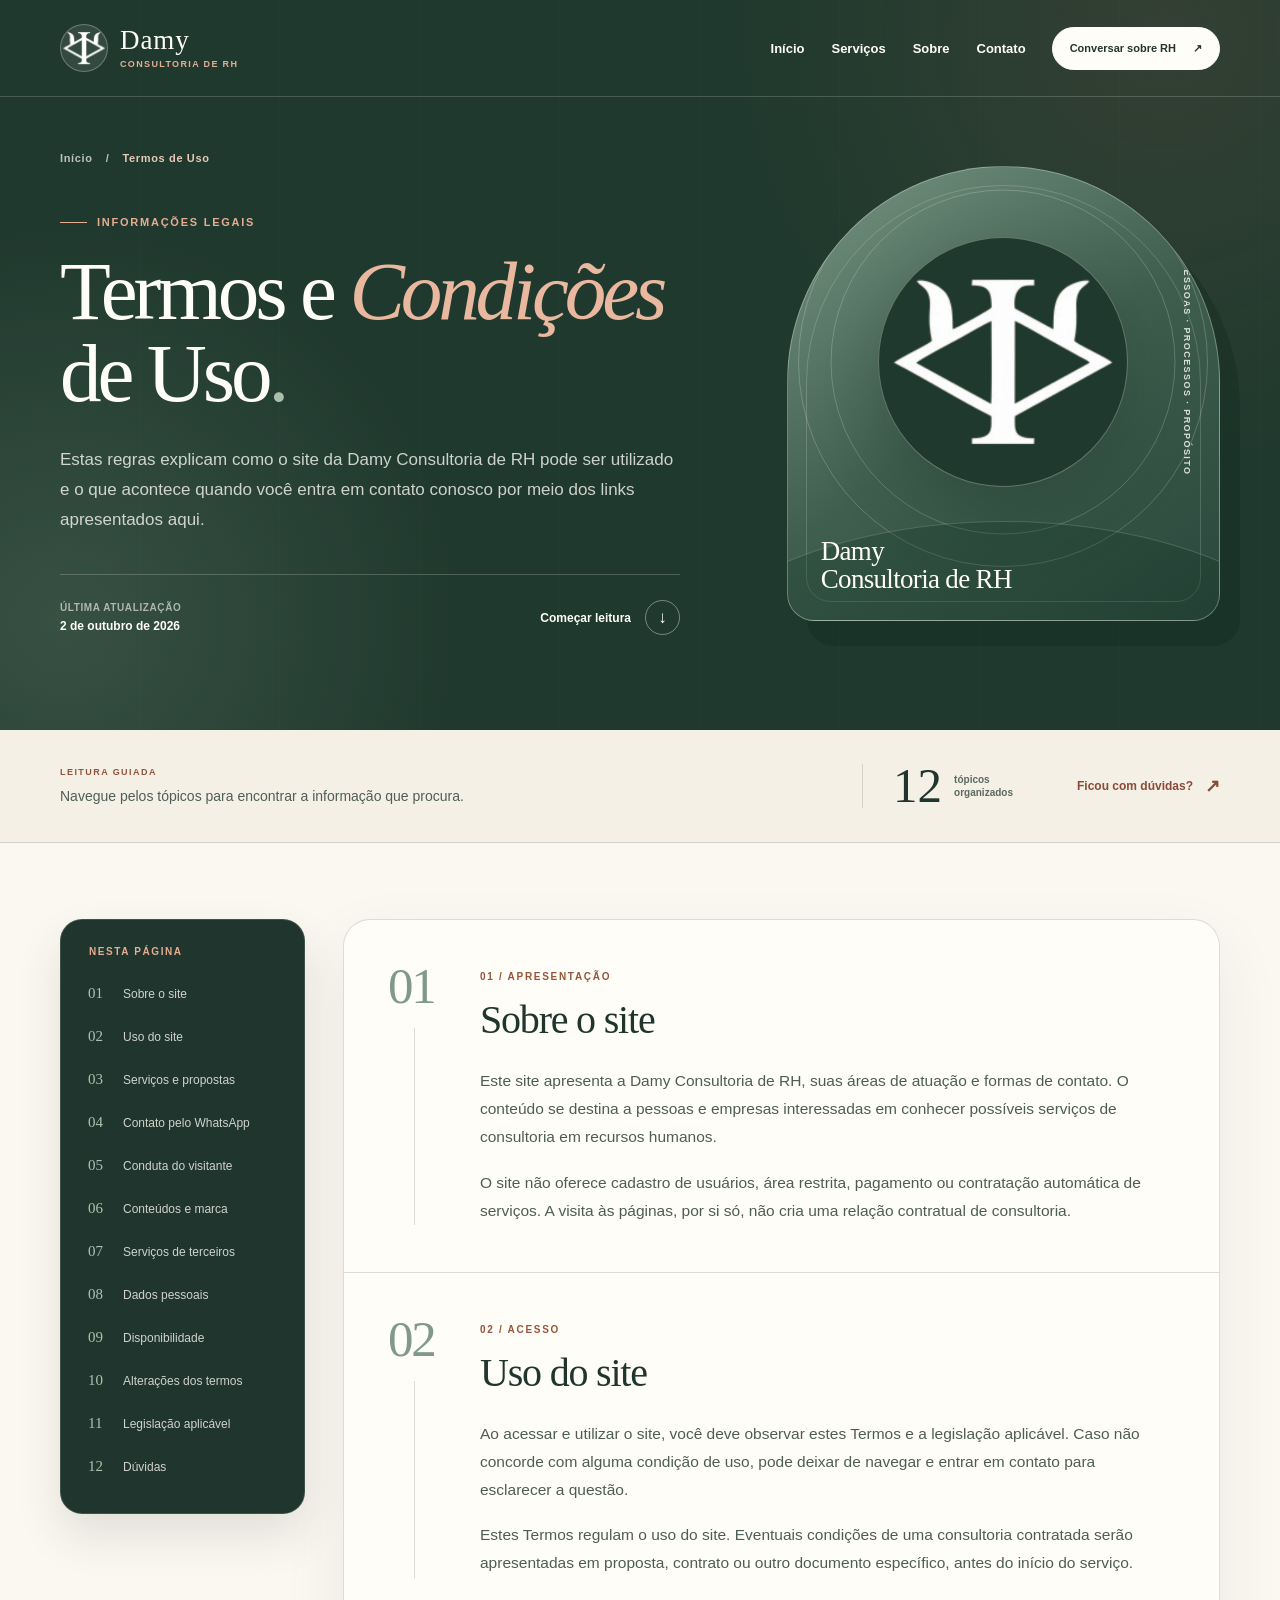
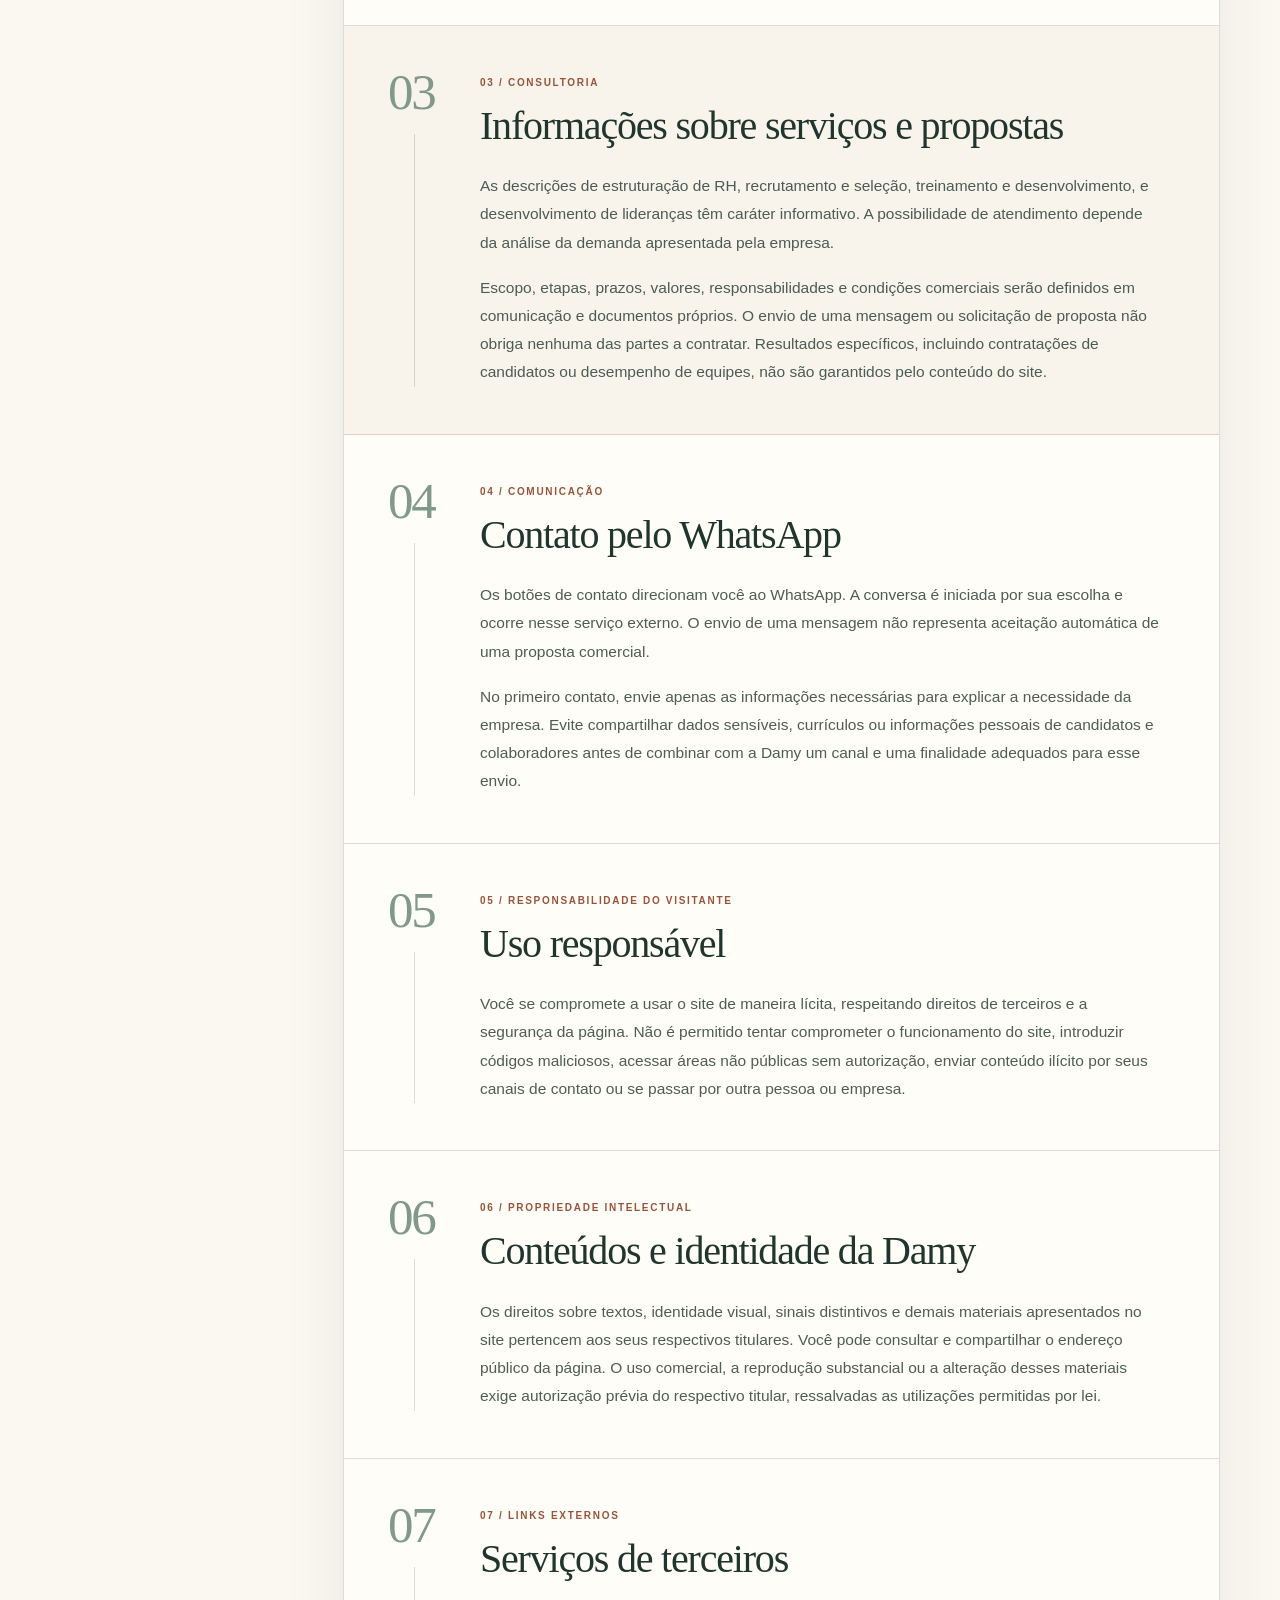
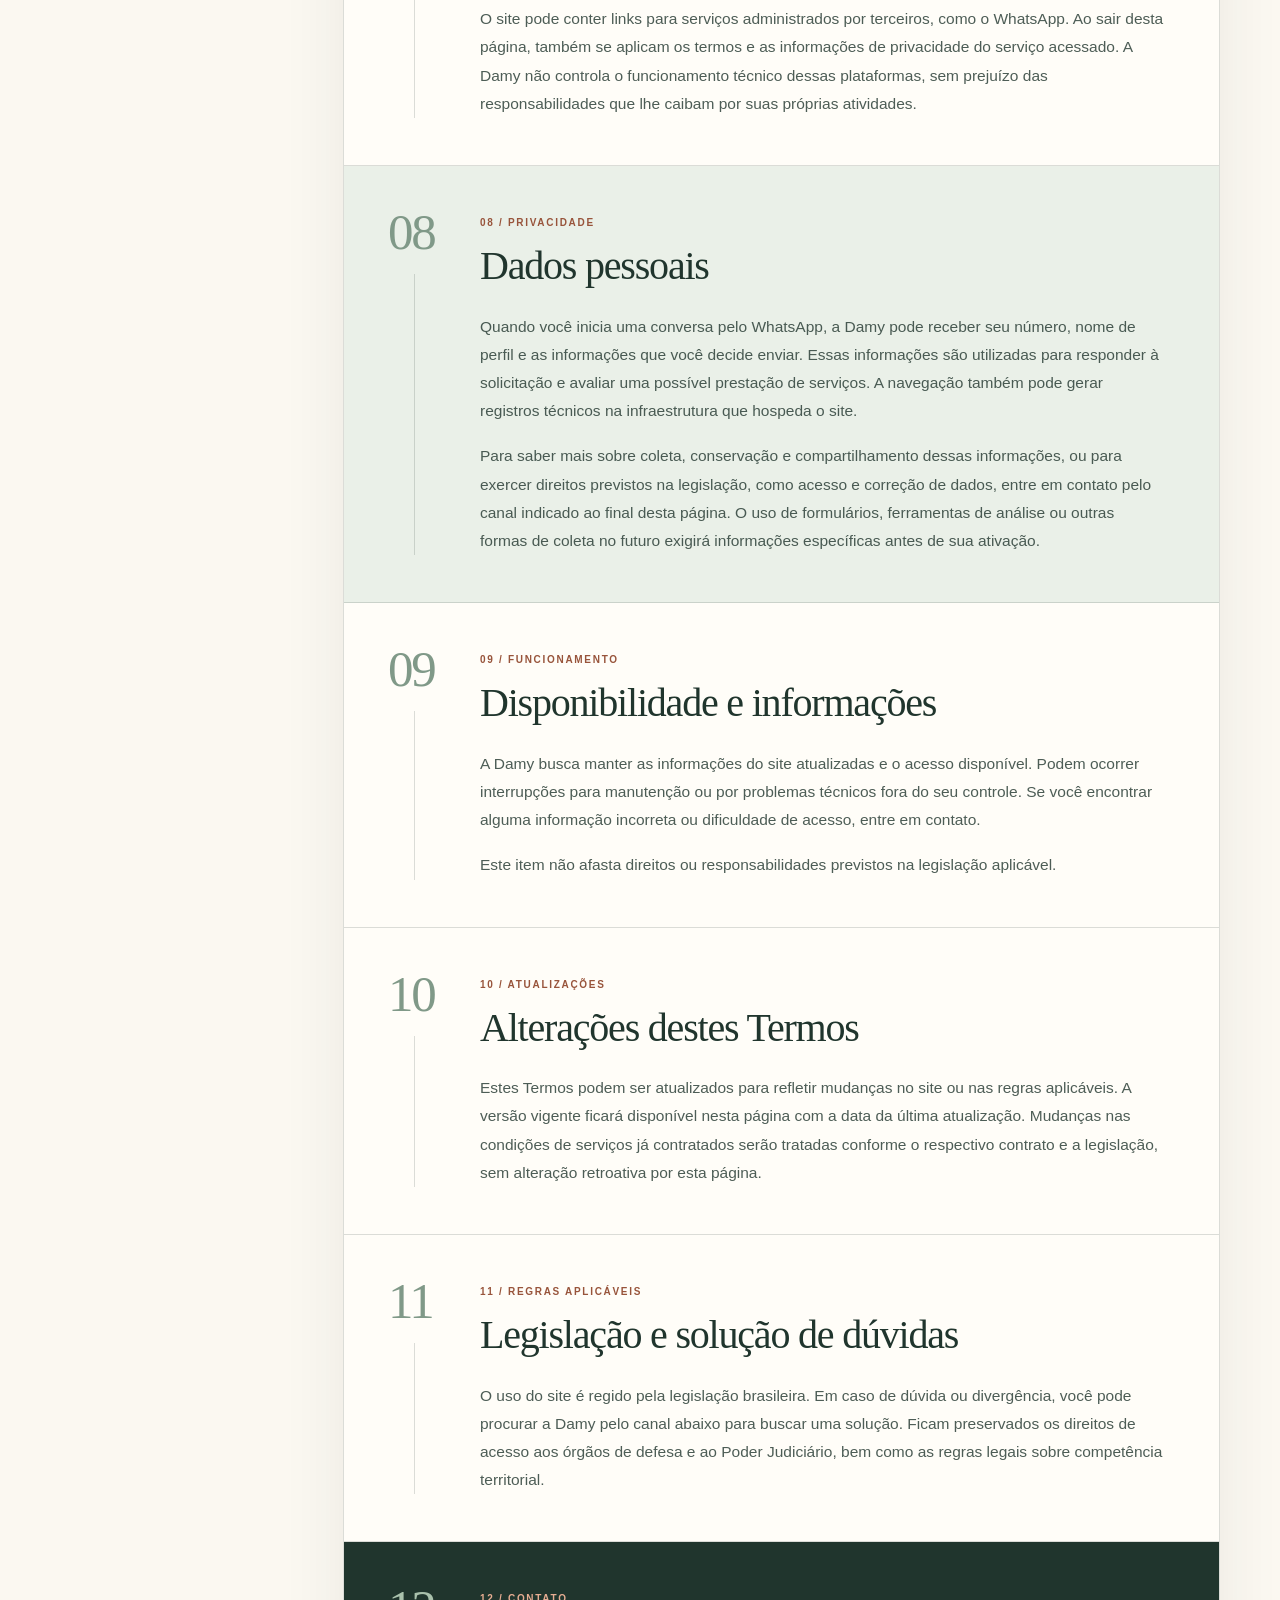
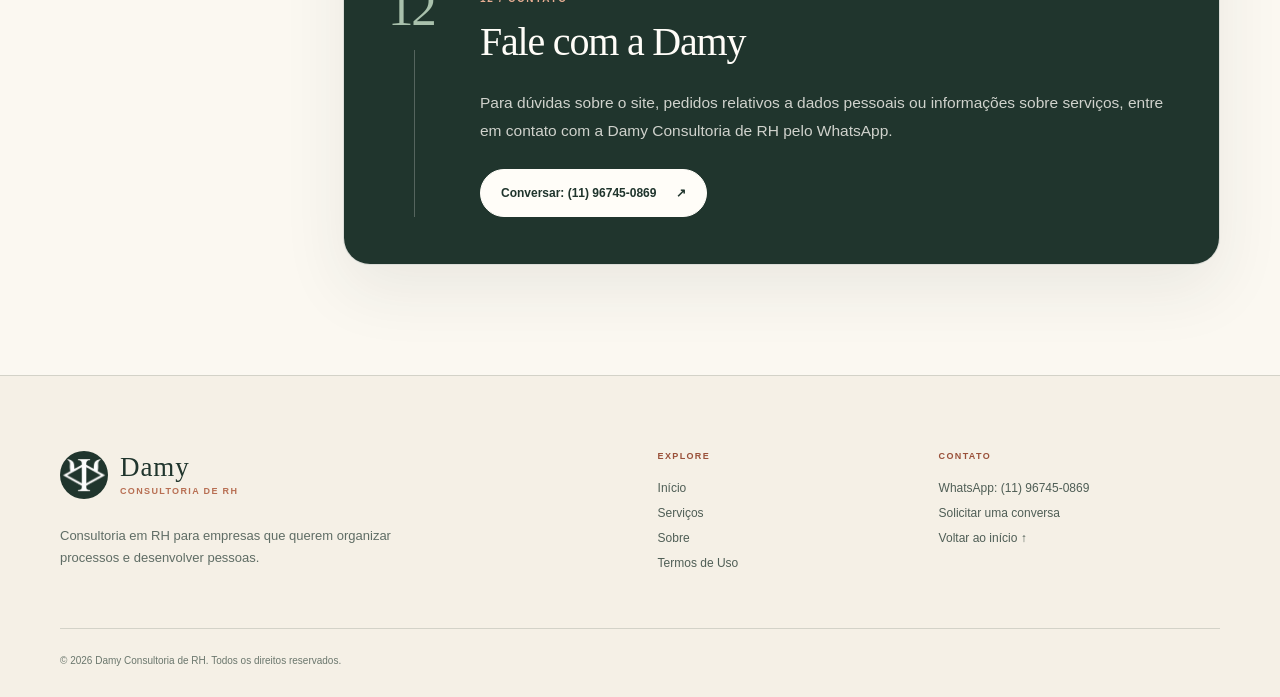
==== termos-de-uso.html @ f73c88fb "Pagina de termos e tratamento de dados" ====
<!doctype html>
<html lang="pt-BR">
  <head>
    <meta charset="UTF-8" />
    <meta name="viewport" content="width=device-width, initial-scale=1" />
    <meta name="theme-color" content="#20392e" />
    <title>Termos e Condições de Uso | Damy Consultoria de RH</title>
    <meta name="description" content="Leia os Termos e Condições de Uso do site Damy Consultoria de RH: acesso, informações sobre serviços, contato, direitos e responsabilidades." />
    <meta name="robots" content="index, follow" />
    <link rel="icon" href="favicon.svg" type="image/svg+xml" />
    <link rel="stylesheet" href="styles.css" />
    <link rel="stylesheet" href="termos.css" />
  </head>
  <body>
    <a class="skip-link" href="#conteudo">Pular para o conteúdo</a>

    <header class="site-header">
      <div class="container header-inner">
        <a class="brand" href="index.html#inicio" aria-label="Damy Consultoria de RH, página inicial">
          <span class="brand-mark" aria-hidden="true"><img src="damy-rh-symbol.png" alt="" width="832" height="561" /></span>
          <span class="brand-copy"><strong>Damy</strong><small>Consultoria de RH</small></span>
        </a>
        <nav class="desktop-nav" aria-label="Navegação principal">
          <a href="index.html#inicio">Início</a>
          <a href="index.html#servicos">Serviços</a>
          <a href="index.html#sobre">Sobre</a>
          <a href="index.html#contato">Contato</a>
        </nav>
        <a class="button button-small desktop-cta" href="index.html#contato">Conversar sobre RH <span aria-hidden="true">↗</span></a>
        <details class="mobile-menu">
          <summary aria-label="Abrir menu de navegação"><span></span><span></span></summary>
          <nav aria-label="Navegação para celular">
            <a href="index.html#inicio">Início</a>
            <a href="index.html#servicos">Serviços</a>
            <a href="index.html#sobre">Sobre</a>
            <a href="index.html#contato">Contato</a>
          </nav>
        </details>
      </div>
    </header>

    <main id="conteudo">
      <section class="legal-hero" aria-labelledby="legal-title">
        <div class="container legal-hero-grid">
          <div class="legal-hero-copy">
            <nav class="legal-breadcrumb" aria-label="Caminho da página"><a href="index.html#inicio">Início</a><span aria-hidden="true">/</span><span aria-current="page">Termos de Uso</span></nav>
            <p class="eyebrow"><span></span> Informações legais</p>
            <h1 id="legal-title">Termos e <em>Condições</em> de Uso<span class="legal-title-dot">.</span></h1>
            <p class="legal-lead">Estas regras explicam como o site da Damy Consultoria de RH pode ser utilizado e o que acontece quando você entra em contato conosco por meio dos links apresentados aqui.</p>
            <div class="legal-hero-bottom">
              <p class="legal-updated">Última atualização <strong><time datetime="2026-10-02">2 de outubro de 2026</time></strong></p>
              <a href="#apresentacao" class="legal-scroll-link">Começar leitura <span aria-hidden="true">↓</span></a>
            </div>
          </div>
          <div class="legal-hero-art" aria-hidden="true">
            <span class="legal-art-orbit legal-art-orbit-one"></span>
            <span class="legal-art-orbit legal-art-orbit-two"></span>
            <span class="legal-art-disc"><img src="damy-rh-symbol.png" alt="" width="832" height="561" /></span>
            <span class="legal-art-caption">Damy<br />Consultoria de RH</span>
            <span class="legal-art-detail">PESSOAS · PROCESSOS · PROPÓSITO</span>
          </div>
        </div>
      </section>

      <div class="legal-prelude">
        <div class="container legal-prelude-inner">
          <p><span>LEITURA GUIADA</span> Navegue pelos tópicos para encontrar a informação que procura.</p>
          <div><strong>12</strong><span>tópicos<br />organizados</span></div>
          <a href="#fale-conosco">Ficou com dúvidas? <span aria-hidden="true">↗</span></a>
        </div>
      </div>

      <div class="container legal-layout">
        <nav class="legal-index" aria-label="Índice dos termos">
          <strong>Nesta página</strong>
          <a href="#apresentacao"><span>01</span> Sobre o site</a>
          <a href="#aceitacao"><span>02</span> Uso do site</a>
          <a href="#servicos"><span>03</span> Serviços e propostas</a>
          <a href="#contato"><span>04</span> Contato pelo WhatsApp</a>
          <a href="#conduta"><span>05</span> Conduta do visitante</a>
          <a href="#conteudos"><span>06</span> Conteúdos e marca</a>
          <a href="#terceiros"><span>07</span> Serviços de terceiros</a>
          <a href="#dados"><span>08</span> Dados pessoais</a>
          <a href="#disponibilidade"><span>09</span> Disponibilidade</a>
          <a href="#alteracoes"><span>10</span> Alterações dos termos</a>
          <a href="#legislacao"><span>11</span> Legislação aplicável</a>
          <a href="#fale-conosco"><span>12</span> Dúvidas</a>
        </nav>

        <div class="legal-content">
          <section id="apresentacao" aria-labelledby="titulo-apresentacao">
            <span class="legal-number">01 / APRESENTAÇÃO</span>
            <h2 id="titulo-apresentacao">Sobre o site</h2>
            <p>Este site apresenta a Damy Consultoria de RH, suas áreas de atuação e formas de contato. O conteúdo se destina a pessoas e empresas interessadas em conhecer possíveis serviços de consultoria em recursos humanos.</p>
            <p>O site não oferece cadastro de usuários, área restrita, pagamento ou contratação automática de serviços. A visita às páginas, por si só, não cria uma relação contratual de consultoria.</p>
          </section>

          <section id="aceitacao" aria-labelledby="titulo-aceitacao">
            <span class="legal-number">02 / ACESSO</span>
            <h2 id="titulo-aceitacao">Uso do site</h2>
            <p>Ao acessar e utilizar o site, você deve observar estes Termos e a legislação aplicável. Caso não concorde com alguma condição de uso, pode deixar de navegar e entrar em contato para esclarecer a questão.</p>
            <p>Estes Termos regulam o uso do site. Eventuais condições de uma consultoria contratada serão apresentadas em proposta, contrato ou outro documento específico, antes do início do serviço.</p>
          </section>

          <section id="servicos" aria-labelledby="titulo-servicos">
            <span class="legal-number">03 / CONSULTORIA</span>
            <h2 id="titulo-servicos">Informações sobre serviços e propostas</h2>
            <p>As descrições de estruturação de RH, recrutamento e seleção, treinamento e desenvolvimento, e desenvolvimento de lideranças têm caráter informativo. A possibilidade de atendimento depende da análise da demanda apresentada pela empresa.</p>
            <p>Escopo, etapas, prazos, valores, responsabilidades e condições comerciais serão definidos em comunicação e documentos próprios. O envio de uma mensagem ou solicitação de proposta não obriga nenhuma das partes a contratar. Resultados específicos, incluindo contratações de candidatos ou desempenho de equipes, não são garantidos pelo conteúdo do site.</p>
          </section>

          <section id="contato" aria-labelledby="titulo-contato">
            <span class="legal-number">04 / COMUNICAÇÃO</span>
            <h2 id="titulo-contato">Contato pelo WhatsApp</h2>
            <p>Os botões de contato direcionam você ao WhatsApp. A conversa é iniciada por sua escolha e ocorre nesse serviço externo. O envio de uma mensagem não representa aceitação automática de uma proposta comercial.</p>
            <p>No primeiro contato, envie apenas as informações necessárias para explicar a necessidade da empresa. Evite compartilhar dados sensíveis, currículos ou informações pessoais de candidatos e colaboradores antes de combinar com a Damy um canal e uma finalidade adequados para esse envio.</p>
          </section>

          <section id="conduta" aria-labelledby="titulo-conduta">
            <span class="legal-number">05 / RESPONSABILIDADE DO VISITANTE</span>
            <h2 id="titulo-conduta">Uso responsável</h2>
            <p>Você se compromete a usar o site de maneira lícita, respeitando direitos de terceiros e a segurança da página. Não é permitido tentar comprometer o funcionamento do site, introduzir códigos maliciosos, acessar áreas não públicas sem autorização, enviar conteúdo ilícito por seus canais de contato ou se passar por outra pessoa ou empresa.</p>
          </section>

          <section id="conteudos" aria-labelledby="titulo-conteudos">
            <span class="legal-number">06 / PROPRIEDADE INTELECTUAL</span>
            <h2 id="titulo-conteudos">Conteúdos e identidade da Damy</h2>
            <p>Os direitos sobre textos, identidade visual, sinais distintivos e demais materiais apresentados no site pertencem aos seus respectivos titulares. Você pode consultar e compartilhar o endereço público da página. O uso comercial, a reprodução substancial ou a alteração desses materiais exige autorização prévia do respectivo titular, ressalvadas as utilizações permitidas por lei.</p>
          </section>

          <section id="terceiros" aria-labelledby="titulo-terceiros">
            <span class="legal-number">07 / LINKS EXTERNOS</span>
            <h2 id="titulo-terceiros">Serviços de terceiros</h2>
            <p>O site pode conter links para serviços administrados por terceiros, como o WhatsApp. Ao sair desta página, também se aplicam os termos e as informações de privacidade do serviço acessado. A Damy não controla o funcionamento técnico dessas plataformas, sem prejuízo das responsabilidades que lhe caibam por suas próprias atividades.</p>
          </section>

          <section id="dados" aria-labelledby="titulo-dados">
            <span class="legal-number">08 / PRIVACIDADE</span>
            <h2 id="titulo-dados">Dados pessoais</h2>
            <p>Quando você inicia uma conversa pelo WhatsApp, a Damy pode receber seu número, nome de perfil e as informações que você decide enviar. Essas informações são utilizadas para responder à solicitação e avaliar uma possível prestação de serviços. A navegação também pode gerar registros técnicos na infraestrutura que hospeda o site.</p>
            <p>Para saber mais sobre coleta, conservação e compartilhamento dessas informações, ou para exercer direitos previstos na legislação, como acesso e correção de dados, entre em contato pelo canal indicado ao final desta página. O uso de formulários, ferramentas de análise ou outras formas de coleta no futuro exigirá informações específicas antes de sua ativação.</p>
          </section>

          <section id="disponibilidade" aria-labelledby="titulo-disponibilidade">
            <span class="legal-number">09 / FUNCIONAMENTO</span>
            <h2 id="titulo-disponibilidade">Disponibilidade e informações</h2>
            <p>A Damy busca manter as informações do site atualizadas e o acesso disponível. Podem ocorrer interrupções para manutenção ou por problemas técnicos fora do seu controle. Se você encontrar alguma informação incorreta ou dificuldade de acesso, entre em contato.</p>
            <p>Este item não afasta direitos ou responsabilidades previstos na legislação aplicável.</p>
          </section>

          <section id="alteracoes" aria-labelledby="titulo-alteracoes">
            <span class="legal-number">10 / ATUALIZAÇÕES</span>
            <h2 id="titulo-alteracoes">Alterações destes Termos</h2>
            <p>Estes Termos podem ser atualizados para refletir mudanças no site ou nas regras aplicáveis. A versão vigente ficará disponível nesta página com a data da última atualização. Mudanças nas condições de serviços já contratados serão tratadas conforme o respectivo contrato e a legislação, sem alteração retroativa por esta página.</p>
          </section>

          <section id="legislacao" aria-labelledby="titulo-legislacao">
            <span class="legal-number">11 / REGRAS APLICÁVEIS</span>
            <h2 id="titulo-legislacao">Legislação e solução de dúvidas</h2>
            <p>O uso do site é regido pela legislação brasileira. Em caso de dúvida ou divergência, você pode procurar a Damy pelo canal abaixo para buscar uma solução. Ficam preservados os direitos de acesso aos órgãos de defesa e ao Poder Judiciário, bem como as regras legais sobre competência territorial.</p>
          </section>

          <section id="fale-conosco" aria-labelledby="titulo-fale-conosco">
            <span class="legal-number">12 / CONTATO</span>
            <h2 id="titulo-fale-conosco">Fale com a Damy</h2>
            <p>Para dúvidas sobre o site, pedidos relativos a dados pessoais ou informações sobre serviços, entre em contato com a Damy Consultoria de RH pelo WhatsApp.</p>
            <a class="legal-contact-button" href="https://wa.me/5511967450869?text=Ol%C3%A1%2C%20Damaris%21%20Tenho%20uma%20d%C3%BAvida%20sobre%20os%20Termos%20de%20Uso%20do%20site." target="_blank" rel="noopener noreferrer">Conversar: (11) 96745-0869 <span aria-hidden="true">↗</span></a>
          </section>
        </div>
      </div>
    </main>

    <footer class="site-footer">
      <div class="container footer-main">
        <div class="footer-brand">
          <a class="brand" href="index.html#inicio" aria-label="Damy Consultoria de RH, página inicial"><span class="brand-mark" aria-hidden="true"><img src="damy-rh-symbol.png" alt="" width="832" height="561" /></span><span class="brand-copy"><strong>Damy</strong><small>Consultoria de RH</small></span></a>
          <p>Consultoria em RH para empresas que querem organizar processos e desenvolver pessoas.</p>
        </div>
        <nav aria-label="Navegação do rodapé"><strong>Explore</strong><a href="index.html#inicio">Início</a><a href="index.html#servicos">Serviços</a><a href="index.html#sobre">Sobre</a><a href="termos-de-uso.html" aria-current="page">Termos de Uso</a></nav>
        <div class="footer-contact"><strong>Contato</strong><a href="https://wa.me/5511967450869?text=Ol%C3%A1%2C%20Damaris%21%20Gostaria%20de%20conversar%20sobre%20consultoria%20em%20RH%20para%20minha%20empresa." target="_blank" rel="noopener noreferrer">WhatsApp: (11) 96745-0869</a><a href="index.html#contato">Solicitar uma conversa</a><a href="#conteudo">Voltar ao início ↑</a></div>
      </div>
      <div class="container footer-legal"><p>© 2026 Damy Consultoria de RH. Todos os direitos reservados.</p></div>
    </footer>
  </body>
</html>
---- styles.css ----
/* Base compartilhada: identidade visual, navegação, botões e rodapé.
   Carregar antes da folha de estilo específica de cada página. */

:root {
  --cream: #f5f0e6;
  --paper: #fbf8f1;
  --ink: #20352d;
  --sage: #839b89;
  --sage-light: #dfe6dc;
  --terracotta: #b86f53;
  --terracotta-soft: #e7c9ba;
  --line: rgba(32, 53, 45, .16);
  --white: #fffdf8;
}

*, *::before, *::after {
  box-sizing: border-box;
}

html {
  scroll-behavior: smooth;
}

body {
  margin: 0;
  background: var(--paper);
  color: var(--ink);
  font-family: "Avenir Next", Avenir, "Segoe UI", Arial, sans-serif;
  -webkit-font-smoothing: antialiased;
}

::selection {
  background: var(--terracotta-soft);
}

a {
  color: inherit;
  text-decoration: none;
}

a, summary {
  -webkit-tap-highlight-color: transparent;
}

a:focus-visible, summary:focus-visible {
  outline: 2px solid var(--terracotta);
  outline-offset: 5px;
}

.container {
  width: min(1160px, calc(100% - 48px));
  margin-inline: auto;
}

.skip-link {
  position: fixed;
  top: -100px;
  left: 20px;
  z-index: 100;
  padding: 12px 18px;
  background: var(--ink);
  color: var(--white);
}

.skip-link:focus {
  top: 12px;
}

/* Navegação e marca tipográfica. */
.site-header {
  position: absolute;
  inset: 0 0 auto;
  z-index: 20;
  border-bottom: 1px solid rgba(32, 53, 45, .1);
}

.header-inner {
  min-height: 96px;
  display: flex;
  align-items: center;
  justify-content: space-between;
  gap: 26px;
}

.brand {
  display: inline-flex;
  align-items: center;
  gap: 12px;
  flex-shrink: 0;
}

.brand-mark {
  position: relative;
  width: 48px;
  height: 48px;
  flex: none;
  display: block;
  overflow: hidden;
  border-radius: 50%;
  background: var(--ink);
}

.brand-mark img {
  position: absolute;
  top: 50%;
  left: 50%;
  display: block;
  width: 102px;
  height: auto;
  max-width: none;
  transform: translate(-50%, -50%);
}

.brand-copy {
  display: grid;
  line-height: 1;
}

.brand-copy strong {
  font: 400 27px/1 Georgia, "Times New Roman", serif;
  letter-spacing: .035em;
}

.brand-copy small {
  margin-top: 6px;
  color: var(--terracotta);
  font-size: 9px;
  font-weight: 800;
  letter-spacing: .15em;
  text-transform: uppercase;
  white-space: nowrap;
}

.desktop-nav {
  display: flex;
  align-items: center;
  gap: 27px;
  margin-left: auto;
}

.desktop-nav a {
  position: relative;
  padding: 10px 0;
  color: rgba(32, 53, 45, .8);
  font-size: 13px;
  font-weight: 600;
  white-space: nowrap;
}

.desktop-nav a::after {
  content: "";
  position: absolute;
  bottom: 3px;
  left: 0;
  right: 100%;
  height: 1px;
  background: var(--terracotta);
  transition: right .18s ease;
}

.desktop-nav a:hover::after, .desktop-nav a:focus-visible::after {
  right: 0;
}

.mobile-menu {
  display: none;
}

.button {
  min-height: 52px;
  padding: 0 22px;
  display: inline-flex;
  align-items: center;
  justify-content: center;
  gap: 17px;
  border: 1px solid var(--ink);
  border-radius: 999px;
  background: var(--ink);
  color: var(--white);
  font-size: 13px;
  font-weight: 700;
  text-align: center;
  transition: transform .18s ease, background .18s ease, color .18s ease;
}

.button:hover, .button:focus-visible {
  transform: translateY(-2px);
  background: transparent;
  color: var(--ink);
}

.button-small {
  min-height: 43px;
  padding-inline: 17px;
  font-size: 11px;
  white-space: nowrap;
}

.eyebrow {
  margin: 0 0 22px;
  display: flex;
  align-items: center;
  gap: 10px;
  color: var(--terracotta);
  font-size: 11px;
  font-weight: 800;
  letter-spacing: .16em;
  text-transform: uppercase;
}

.eyebrow > span {
  width: 27px;
  height: 1px;
  background: currentColor;
  flex: none;
}

/* Rodapé compartilhado. */
.site-footer {
  padding: 75px 0 28px;
  border-top: 1px solid var(--line);
  background: var(--cream);
}

.footer-main {
  padding-bottom: 58px;
  display: grid;
  grid-template-columns: 1.5fr .6fr .8fr;
  gap: 70px;
}

.footer-brand > p {
  max-width: 350px;
  margin: 22px 0 0;
  color: rgba(32, 53, 45, .7);
  font-size: 13px;
  line-height: 1.7;
}

.footer-main nav, .footer-contact {
  display: grid;
  align-content: start;
  gap: 11px;
  font-size: 12px;
}

.footer-main nav strong, .footer-contact strong {
  margin-bottom: 9px;
  color: #9a513a;
  font-size: 9px;
  letter-spacing: .15em;
  text-transform: uppercase;
}

.footer-main nav a, .footer-contact a {
  color: rgba(32, 53, 45, .78);
}

.footer-main nav a:hover, .footer-contact a:hover {
  color: #9a513a;
}

.footer-legal {
  padding-top: 24px;
  border-top: 1px solid var(--line);
}

.footer-legal p {
  margin: 0;
  color: rgba(32, 53, 45, .65);
  font-size: 10px;
  line-height: 1.6;
}

.mobile-menu summary::-webkit-details-marker {
  display: none;
}

@media (max-width: 1090px) {
  .desktop-nav {
    gap: 15px;
  }
}

@media (max-width: 930px) {
  .desktop-nav {
    display: none;
  }
  .desktop-cta {
    margin-left: auto;
  }
}

@media (max-width: 760px) {
  .container {
    width: min(100% - 34px, 640px);
  }
  .header-inner {
    min-height: 82px;
  }
  .desktop-cta {
    display: none;
  }
  .mobile-menu {
    position: relative;
    display: block;
    margin-left: auto;
  }
  .mobile-menu summary {
    width: 43px;
    height: 43px;
    display: grid;
    place-content: center;
    gap: 7px;
    border: 1px solid var(--line);
    border-radius: 50%;
    cursor: pointer;
    list-style: none;
  }
  .mobile-menu summary span {
    width: 18px;
    height: 1.5px;
    display: block;
    background: var(--ink);
  }
  .mobile-menu nav {
    position: absolute;
    top: 52px;
    right: 0;
    width: min(82vw, 290px);
    padding: 16px;
    display: grid;
    border: 1px solid var(--line);
    border-radius: 18px;
    background: var(--paper);
    box-shadow: 0 18px 40px rgba(32, 53, 45, .13);
  }
  .mobile-menu nav a {
    padding: 14px 12px;
    border-bottom: 1px solid var(--line);
    font-size: 14px;
    font-weight: 600;
  }
  .mobile-menu nav a:last-child {
    border-bottom: 0;
    color: #9a513a;
  }
  .footer-main {
    grid-template-columns: 1.4fr 1fr;
    gap: 38px;
  }
  .footer-brand {
    grid-column: 1 / -1;
  }
}

@media (max-width: 490px) {
  .container {
    width: calc(100% - 32px);
  }
  .brand-mark {
    width: 42px;
    height: 42px;
  }
  .brand-mark img {
    width: 90px;
  }
  .brand-copy strong {
    font-size: 24px;
  }
  .brand-copy small {
    font-size: 8px;
  }
  .footer-main {
    grid-template-columns: 1fr;
  }
  .footer-brand {
    grid-column: 1;
  }
}

@media (prefers-reduced-motion: reduce) {
  html {
    scroll-behavior: auto;
  }
  *, *::before, *::after {
    transition-duration: .01ms !important;
    animation-duration: .01ms !important;
  }
}
---- termos.css ----
/* Termos de Uso — identidade editorial da Damy.
   Esta folha é carregada depois da base compartilhada styles.css. */

/* O cabeçalho acompanha a abertura escura desta página. */
.site-header {
  border-bottom-color: rgba(255, 253, 248, .18);
}

.site-header .brand-mark {
  border: 1px solid rgba(255, 253, 248, .28);
  background: rgba(255, 253, 248, .09);
}

.site-header .brand-copy strong,
.site-header .desktop-nav a {
  color: var(--white);
}

.site-header .brand-copy small,
.site-header .desktop-nav a::after {
  color: #e6ad92;
}

.site-header .desktop-nav a::after {
  background: #e6ad92;
}

.site-header .desktop-cta {
  border-color: var(--white);
  background: var(--white);
  color: var(--ink);
}

.site-header .desktop-cta:hover,
.site-header .desktop-cta:focus-visible {
  background: transparent;
  color: var(--white);
}

/* Abertura com a marca e uma leitura clara do documento. */
.legal-hero {
  position: relative;
  overflow: hidden;
  background:
    radial-gradient(circle at 5% 85%, rgba(131, 155, 137, .24), transparent 29%),
    radial-gradient(circle at 91% 5%, rgba(184, 111, 83, .13), transparent 32%),
    #20392e;
  color: var(--white);
}

.legal-hero::before {
  content: "";
  position: absolute;
  inset: 0;
  background: repeating-linear-gradient(90deg, transparent 0, transparent 139px, rgba(255, 253, 248, .025) 140px);
  pointer-events: none;
}

.legal-hero-grid {
  position: relative;
  z-index: 1;
  min-height: 690px;
  padding-top: 152px;
  padding-bottom: 95px;
  display: grid;
  grid-template-columns: minmax(0, 1.2fr) minmax(300px, .8fr);
  align-items: center;
  gap: clamp(42px, 6vw, 96px);
}

.legal-breadcrumb {
  display: flex;
  align-items: center;
  gap: 13px;
  margin-bottom: 52px;
  color: rgba(255, 253, 248, .7);
  font-size: 11px;
  font-weight: 700;
  letter-spacing: .06em;
}

.legal-breadcrumb a:hover,
.legal-breadcrumb a:focus-visible {
  color: var(--white);
  text-decoration: underline;
  text-underline-offset: 4px;
}

.legal-breadcrumb span:last-child {
  color: var(--terracotta-soft);
}

.legal-hero .eyebrow {
  margin-bottom: 22px;
  color: #e6ad92;
}

.legal-hero h1 {
  max-width: 690px;
  margin: 0;
  font: 400 clamp(54px, 6.5vw, 88px)/.99 Georgia, "Times New Roman", serif;
  letter-spacing: -.05em;
}

.legal-hero h1 em {
  color: #e9b89e;
  font-weight: 400;
}

.legal-title-dot {
  color: #a8bfaa;
}

.legal-lead {
  max-width: 620px;
  margin: 30px 0 0;
  color: rgba(255, 253, 248, .78);
  font-size: 17px;
  line-height: 1.76;
}

.legal-hero-bottom {
  max-width: 620px;
  margin-top: 40px;
  padding-top: 25px;
  display: flex;
  align-items: center;
  justify-content: space-between;
  gap: 25px;
  border-top: 1px solid rgba(255, 253, 248, .2);
}

.legal-updated {
  margin: 0;
  color: rgba(255, 253, 248, .6);
  font-size: 10px;
  font-weight: 700;
  letter-spacing: .06em;
  text-transform: uppercase;
}

.legal-updated strong {
  display: block;
  margin-top: 6px;
  color: var(--white);
  font-size: 12px;
  letter-spacing: 0;
  text-transform: none;
}

.legal-scroll-link {
  display: inline-flex;
  align-items: center;
  gap: 14px;
  color: var(--white);
  font-size: 12px;
  font-weight: 700;
  white-space: nowrap;
}

.legal-scroll-link span {
  width: 35px;
  height: 35px;
  display: grid;
  place-items: center;
  border: 1px solid rgba(255, 253, 248, .4);
  border-radius: 50%;
  font-size: 17px;
  transition: background .2s ease, color .2s ease;
}

.legal-scroll-link:hover span,
.legal-scroll-link:focus-visible span {
  background: var(--white);
  color: var(--ink);
}

.legal-hero-art {
  position: relative;
  height: 455px;
  overflow: hidden;
  border: 1px solid rgba(255, 253, 248, .3);
  border-radius: 240px 240px 30px 30px;
  background: linear-gradient(145deg, #789582, #405f4f 50%, #29473b);
  box-shadow: 20px 25px 0 rgba(14, 36, 27, .28);
  isolation: isolate;
}

.legal-hero-art::before,
.legal-hero-art::after {
  content: "";
  position: absolute;
  inset: 18px;
  border: 1px solid rgba(255, 253, 248, .17);
  border-radius: inherit;
  pointer-events: none;
}

.legal-hero-art::after {
  inset: auto -35% -70% -35%;
  height: 92%;
  border-radius: 50%;
  background: rgba(21, 50, 36, .28);
}

.legal-art-orbit {
  position: absolute;
  left: 50%;
  top: 43%;
  border: 1px solid rgba(255, 253, 248, .2);
  border-radius: 50%;
  transform: translate(-50%, -50%);
}

.legal-art-orbit-one {
  width: 345px;
  height: 345px;
}

.legal-art-orbit-two {
  width: 410px;
  height: 410px;
}

.legal-art-disc {
  position: absolute;
  left: 50%;
  top: 43%;
  width: 250px;
  height: 250px;
  overflow: hidden;
  border: 1px solid rgba(255, 253, 248, .3);
  border-radius: 50%;
  background: #20392e;
  box-shadow: 0 25px 70px rgba(16, 38, 29, .25);
  transform: translate(-50%, -50%);
}

.legal-art-disc img {
  position: absolute;
  top: 50%;
  left: 50%;
  width: 530px;
  height: auto;
  max-width: none;
  transform: translate(-50%, -50%);
}

.legal-art-caption {
  position: absolute;
  z-index: 1;
  bottom: 27px;
  left: 33px;
  color: var(--white);
  font: 400 27px/1.05 Georgia, "Times New Roman", serif;
  letter-spacing: -.025em;
}

.legal-art-detail {
  position: absolute;
  z-index: 1;
  top: 95px;
  right: 27px;
  color: rgba(255, 253, 248, .82);
  font-size: 9px;
  font-weight: 800;
  letter-spacing: .16em;
  writing-mode: vertical-rl;
}

/* Faixa de orientação antes do conteúdo. */
.legal-prelude {
  border-bottom: 1px solid var(--line);
  background: var(--cream);
}

.legal-prelude-inner {
  min-height: 112px;
  display: grid;
  grid-template-columns: minmax(0, 1fr) auto auto;
  align-items: center;
  gap: clamp(28px, 5vw, 80px);
}

.legal-prelude p {
  max-width: 480px;
  margin: 0;
  color: rgba(32, 53, 45, .78);
  font-size: 14px;
  line-height: 1.5;
}

.legal-prelude p span {
  display: block;
  margin-bottom: 7px;
  color: #93533e;
  font-size: 9px;
  font-weight: 800;
  letter-spacing: .16em;
}

.legal-prelude-inner > div {
  display: flex;
  align-items: center;
  gap: 12px;
  padding-left: 30px;
  border-left: 1px solid var(--line);
}

.legal-prelude-inner > div strong {
  color: var(--ink);
  font: 400 49px/.9 Georgia, "Times New Roman", serif;
}

.legal-prelude-inner > div span {
  color: rgba(32, 53, 45, .72);
  font-size: 10px;
  font-weight: 700;
  line-height: 1.3;
}

.legal-prelude a {
  display: inline-flex;
  align-items: center;
  gap: 12px;
  color: #8a4a36;
  font-size: 12px;
  font-weight: 800;
  white-space: nowrap;
}

.legal-prelude a span {
  font-size: 18px;
}

.legal-prelude a:hover,
.legal-prelude a:focus-visible {
  text-decoration: underline;
  text-underline-offset: 5px;
}

/* Índice fixo e documento em uma única folha. */
.legal-layout {
  display: grid;
  grid-template-columns: 245px minmax(0, 1fr);
  align-items: start;
  gap: 38px;
  padding-block: 76px 110px;
}

.legal-index {
  position: sticky;
  top: 24px;
  max-height: calc(100vh - 48px);
  overflow-y: auto;
  display: grid;
  gap: 2px;
  padding: 26px 16px;
  border: 1px solid rgba(255, 253, 248, .14);
  border-radius: 22px;
  background: var(--ink);
  color: var(--white);
  box-shadow: 0 22px 45px rgba(32, 53, 45, .12);
  scrollbar-color: var(--sage) transparent;
  scrollbar-width: thin;
}

.legal-index strong {
  margin: 0 12px 14px;
  color: #e6ad92;
  font-size: 10px;
  font-weight: 800;
  letter-spacing: .16em;
  text-transform: uppercase;
}

.legal-index a {
  min-height: 41px;
  padding: 8px 11px;
  display: grid;
  grid-template-columns: 26px minmax(0, 1fr);
  align-items: center;
  gap: 9px;
  border-radius: 9px;
  color: rgba(255, 253, 248, .79);
  font-size: 12px;
  line-height: 1.35;
  transition: background .18s ease, color .18s ease;
}

.legal-index a span {
  color: #acc3b0;
  font: 400 15px/1 Georgia, "Times New Roman", serif;
}

.legal-index a:hover,
.legal-index a:focus-visible {
  background: rgba(255, 253, 248, .13);
  color: var(--white);
}

.legal-content {
  min-width: 0;
  overflow: hidden;
  counter-reset: legal-section;
  border: 1px solid var(--line);
  border-radius: 27px;
  background: var(--white);
  box-shadow: 0 25px 65px rgba(32, 53, 45, .08);
}

.legal-content section {
  position: relative;
  counter-increment: legal-section;
  padding: 46px clamp(35px, 4.5vw, 55px) 47px 136px;
  border-bottom: 1px solid var(--line);
  scroll-margin-top: 22px;
}

.legal-content section:last-child {
  border-bottom: 0;
}

.legal-content section::before {
  content: counter(legal-section, decimal-leading-zero);
  position: absolute;
  top: 41px;
  left: 44px;
  color: #809988;
  font: 400 51px/1 Georgia, "Times New Roman", serif;
  letter-spacing: -.045em;
}

.legal-content section::after {
  content: "";
  position: absolute;
  top: 108px;
  bottom: 47px;
  left: 70px;
  width: 1px;
  background: var(--line);
}

.legal-content section:target {
  box-shadow: inset 4px 0 var(--terracotta);
}

.legal-number {
  color: #98543b;
  font-size: 10px;
  font-weight: 800;
  letter-spacing: .17em;
}

.legal-content h2 {
  max-width: 650px;
  margin: 13px 0 24px;
  font: 400 clamp(31px, 3.2vw, 40px)/1.14 Georgia, "Times New Roman", serif;
  letter-spacing: -.03em;
}

.legal-content p {
  max-width: 690px;
  margin: 0 0 17px;
  color: rgba(32, 53, 45, .8);
  font-size: 15.5px;
  line-height: 1.82;
}

.legal-content p:last-child {
  margin-bottom: 0;
}

.legal-content #servicos {
  background: #f8f4eb;
}

.legal-content #dados {
  background: #eaf0e8;
}

.legal-content #fale-conosco {
  overflow: hidden;
  background: var(--ink);
  color: var(--white);
}

.legal-content #fale-conosco::before {
  color: #a9c1ac;
}

.legal-content #fale-conosco::after {
  background: rgba(255, 253, 248, .24);
}

.legal-content #fale-conosco .legal-number {
  color: #e6ad92;
}

.legal-content #fale-conosco p {
  color: rgba(255, 253, 248, .79);
}

.legal-contact-button {
  min-height: 48px;
  margin-top: 7px;
  padding: 0 20px;
  display: inline-flex;
  align-items: center;
  gap: 20px;
  border: 1px solid var(--white);
  border-radius: 999px;
  background: var(--white);
  color: var(--ink);
  font-size: 12px;
  font-weight: 800;
  transition: background .18s ease, color .18s ease;
}

.legal-contact-button:hover,
.legal-contact-button:focus-visible {
  background: transparent;
  color: var(--white);
}

/* Telas menores e navegação horizontal para celular. */
@media (max-width: 1050px) {
  .legal-hero-grid {
    grid-template-columns: minmax(0, 1.25fr) minmax(270px, .75fr);
    gap: 35px;
  }

  .legal-hero-art {
    height: 390px;
  }

  .legal-art-disc {
    width: 205px;
    height: 205px;
  }

  .legal-art-disc img {
    width: 440px;
  }
}

@media (max-width: 930px) {
  .legal-layout {
    grid-template-columns: 205px minmax(0, 1fr);
    gap: 27px;
  }

  .legal-content section {
    padding-right: 32px;
    padding-left: 105px;
  }

  .legal-content section::before {
    left: 30px;
    font-size: 43px;
  }

  .legal-content section::after {
    left: 51px;
  }

  .legal-prelude-inner {
    gap: 25px;
  }
}

@media (max-width: 760px) {
  .site-header .mobile-menu summary {
    border-color: rgba(255, 253, 248, .5);
  }

  .site-header .mobile-menu summary span {
    background: var(--white);
  }

  .legal-hero-grid {
    min-height: 0;
    padding-top: 126px;
    padding-bottom: 52px;
    grid-template-columns: 1fr;
    gap: 45px;
  }

  .legal-breadcrumb {
    margin-bottom: 33px;
  }

  .legal-hero h1 {
    max-width: 650px;
  }

  .legal-hero-art {
    width: min(100%, 460px);
    height: 270px;
    justify-self: center;
    border-radius: 220px 220px 24px 24px;
    box-shadow: 12px 13px 0 rgba(14, 36, 27, .25);
  }

  .legal-art-disc,
  .legal-art-orbit {
    top: 40%;
  }

  .legal-art-disc {
    width: 150px;
    height: 150px;
  }

  .legal-art-disc img {
    width: 320px;
  }

  .legal-art-orbit-one {
    width: 235px;
    height: 235px;
  }

  .legal-art-orbit-two {
    width: 300px;
    height: 300px;
  }

  .legal-art-caption {
    bottom: 20px;
    font-size: 21px;
  }

  .legal-art-detail {
    top: 55px;
  }

  .legal-prelude-inner {
    padding-block: 24px;
    grid-template-columns: 1fr auto;
    gap: 20px;
  }

  .legal-prelude-inner > a {
    grid-column: 1 / -1;
  }

  .legal-layout {
    grid-template-columns: 1fr;
    gap: 25px;
    padding-block: 45px 78px;
  }

  .legal-index {
    position: static;
    max-height: none;
    overflow-x: auto;
    overflow-y: hidden;
    display: flex;
    align-items: center;
    gap: 7px;
    padding: 14px;
    border-radius: 16px;
    scroll-snap-type: x proximity;
  }

  .legal-index strong {
    flex: none;
    margin: 0 13px 0 3px;
    white-space: nowrap;
  }

  .legal-index a {
    min-height: 38px;
    flex: none;
    display: flex;
    gap: 6px;
    padding: 8px 11px;
    border: 1px solid rgba(255, 253, 248, .22);
    border-radius: 999px;
    white-space: nowrap;
    scroll-snap-align: start;
  }
}

@media (max-width: 490px) {
  .legal-hero-grid {
    padding-top: 118px;
  }

  .legal-hero h1 {
    font-size: clamp(47px, 13vw, 61px);
  }

  .legal-lead {
    font-size: 15px;
  }

  .legal-hero-bottom {
    align-items: flex-start;
    flex-direction: column;
    gap: 21px;
  }

  .legal-hero-art {
    height: 235px;
  }

  .legal-art-detail {
    display: none;
  }

  .legal-prelude-inner {
    grid-template-columns: 1fr;
  }

  .legal-prelude-inner > div {
    padding: 0;
    border: 0;
  }

  .legal-prelude-inner > a {
    grid-column: 1;
  }

  .legal-content section {
    padding: 30px 22px 34px;
  }

  .legal-content section::before {
    position: static;
    display: inline-block;
    margin-right: 13px;
    font-size: 37px;
    vertical-align: middle;
  }

  .legal-content section::after {
    display: none;
  }

  .legal-number {
    display: inline-block;
    vertical-align: middle;
  }

  .legal-content h2 {
    margin-top: 17px;
    font-size: 32px;
  }

  .legal-content p {
    font-size: 15px;
  }
}

@media print {
  .site-header,
  .site-footer,
  .skip-link,
  .legal-hero-art,
  .legal-prelude,
  .legal-index,
  .legal-scroll-link {
    display: none;
  }

  .legal-hero {
    background: white;
    color: black;
  }

  .legal-hero::before {
    display: none;
  }

  .legal-hero-grid {
    display: block;
    min-height: 0;
    padding: 0;
  }

  .legal-breadcrumb,
  .legal-hero .eyebrow {
    display: none;
  }

  .legal-hero h1,
  .legal-hero h1 em,
  .legal-lead,
  .legal-updated,
  .legal-updated strong {
    color: black;
  }

  .legal-hero-bottom {
    margin-top: 15px;
    padding: 0;
    border: 0;
  }

  .legal-layout {
    display: block;
    padding: 22px 0 0;
  }

  .legal-content {
    border: 0;
    border-radius: 0;
    box-shadow: none;
  }

  .legal-content section,
  .legal-content #servicos,
  .legal-content #dados,
  .legal-content #fale-conosco {
    break-inside: avoid;
    padding: 18px 0 22px 65px;
    background: white;
    color: black;
  }

  .legal-content section::before,
  .legal-content #fale-conosco::before,
  .legal-content #fale-conosco .legal-number,
  .legal-content #fale-conosco p {
    color: black;
  }

  .legal-content section::before {
    top: 18px;
    left: 0;
    font-size: 34px;
  }

  .legal-content section::after {
    display: none;
  }

  .legal-contact-button {
    padding: 0;
    border: 0;
    color: black;
  }
}
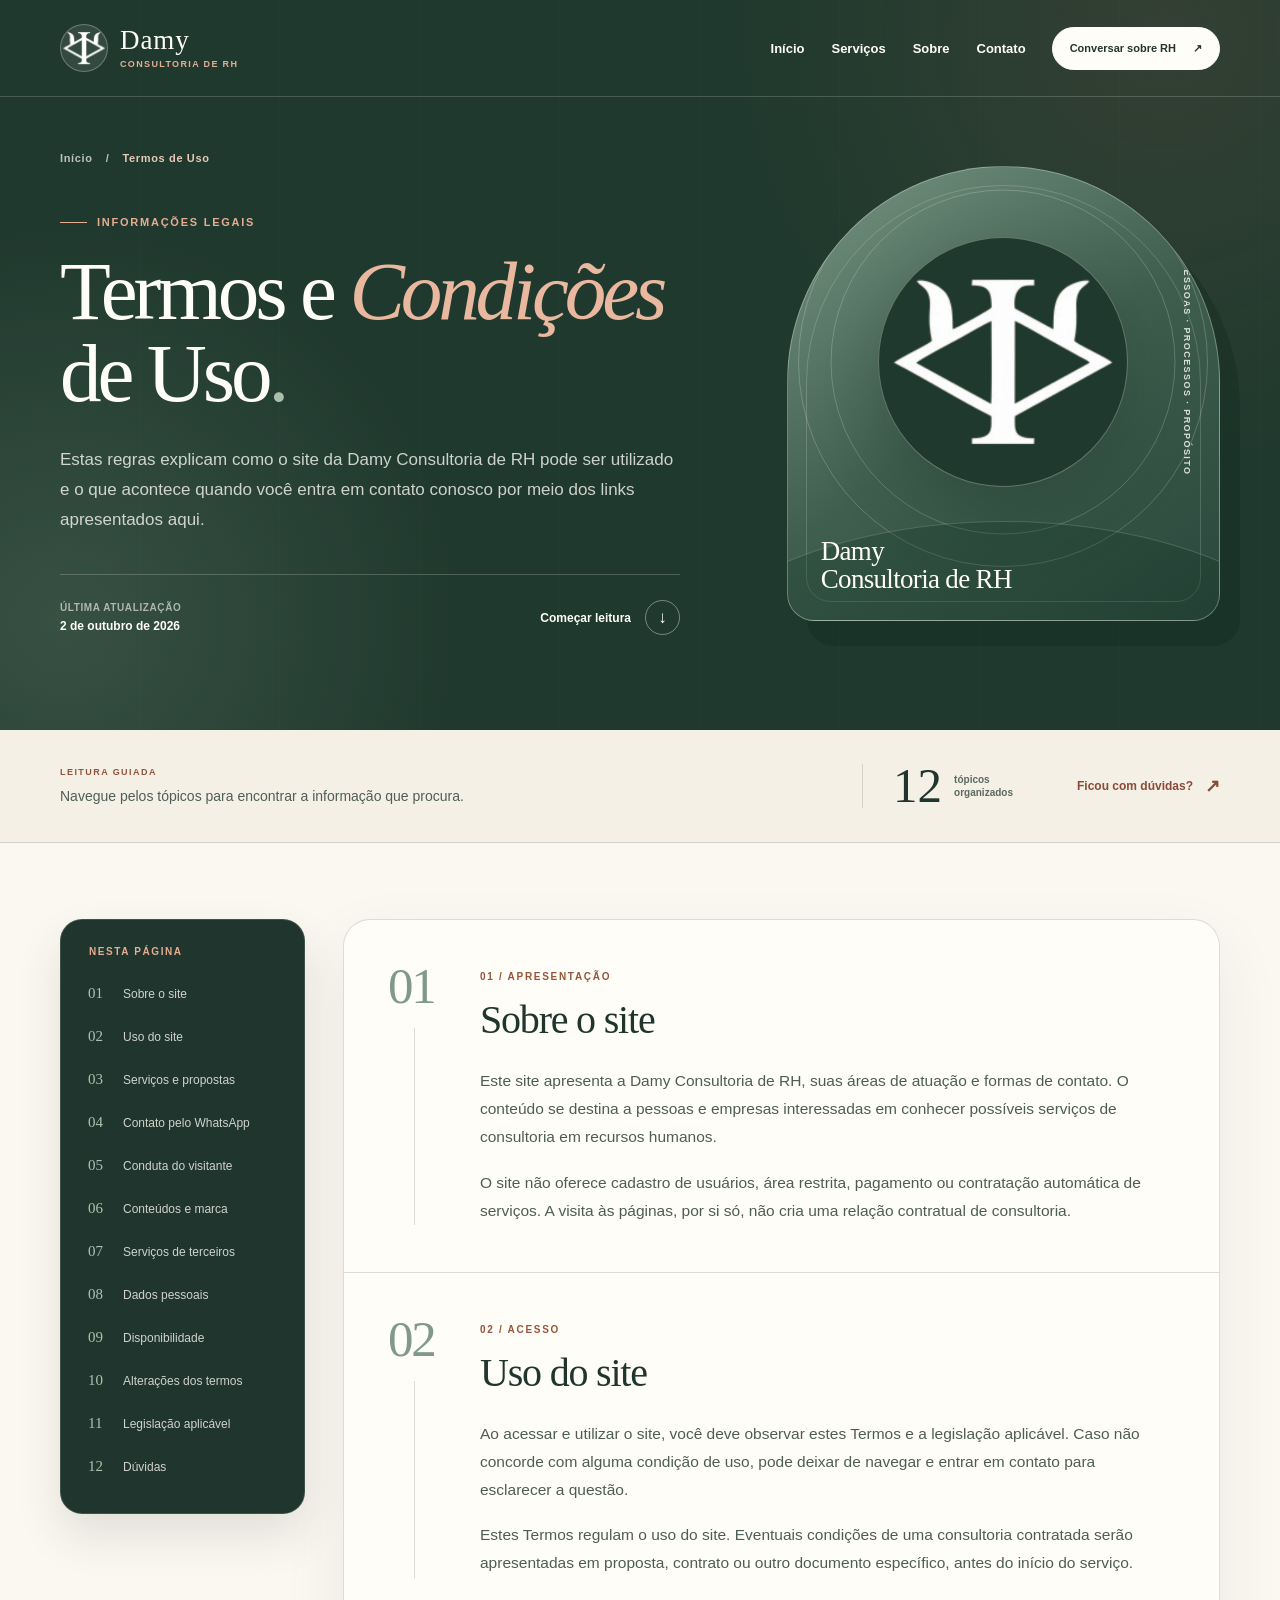
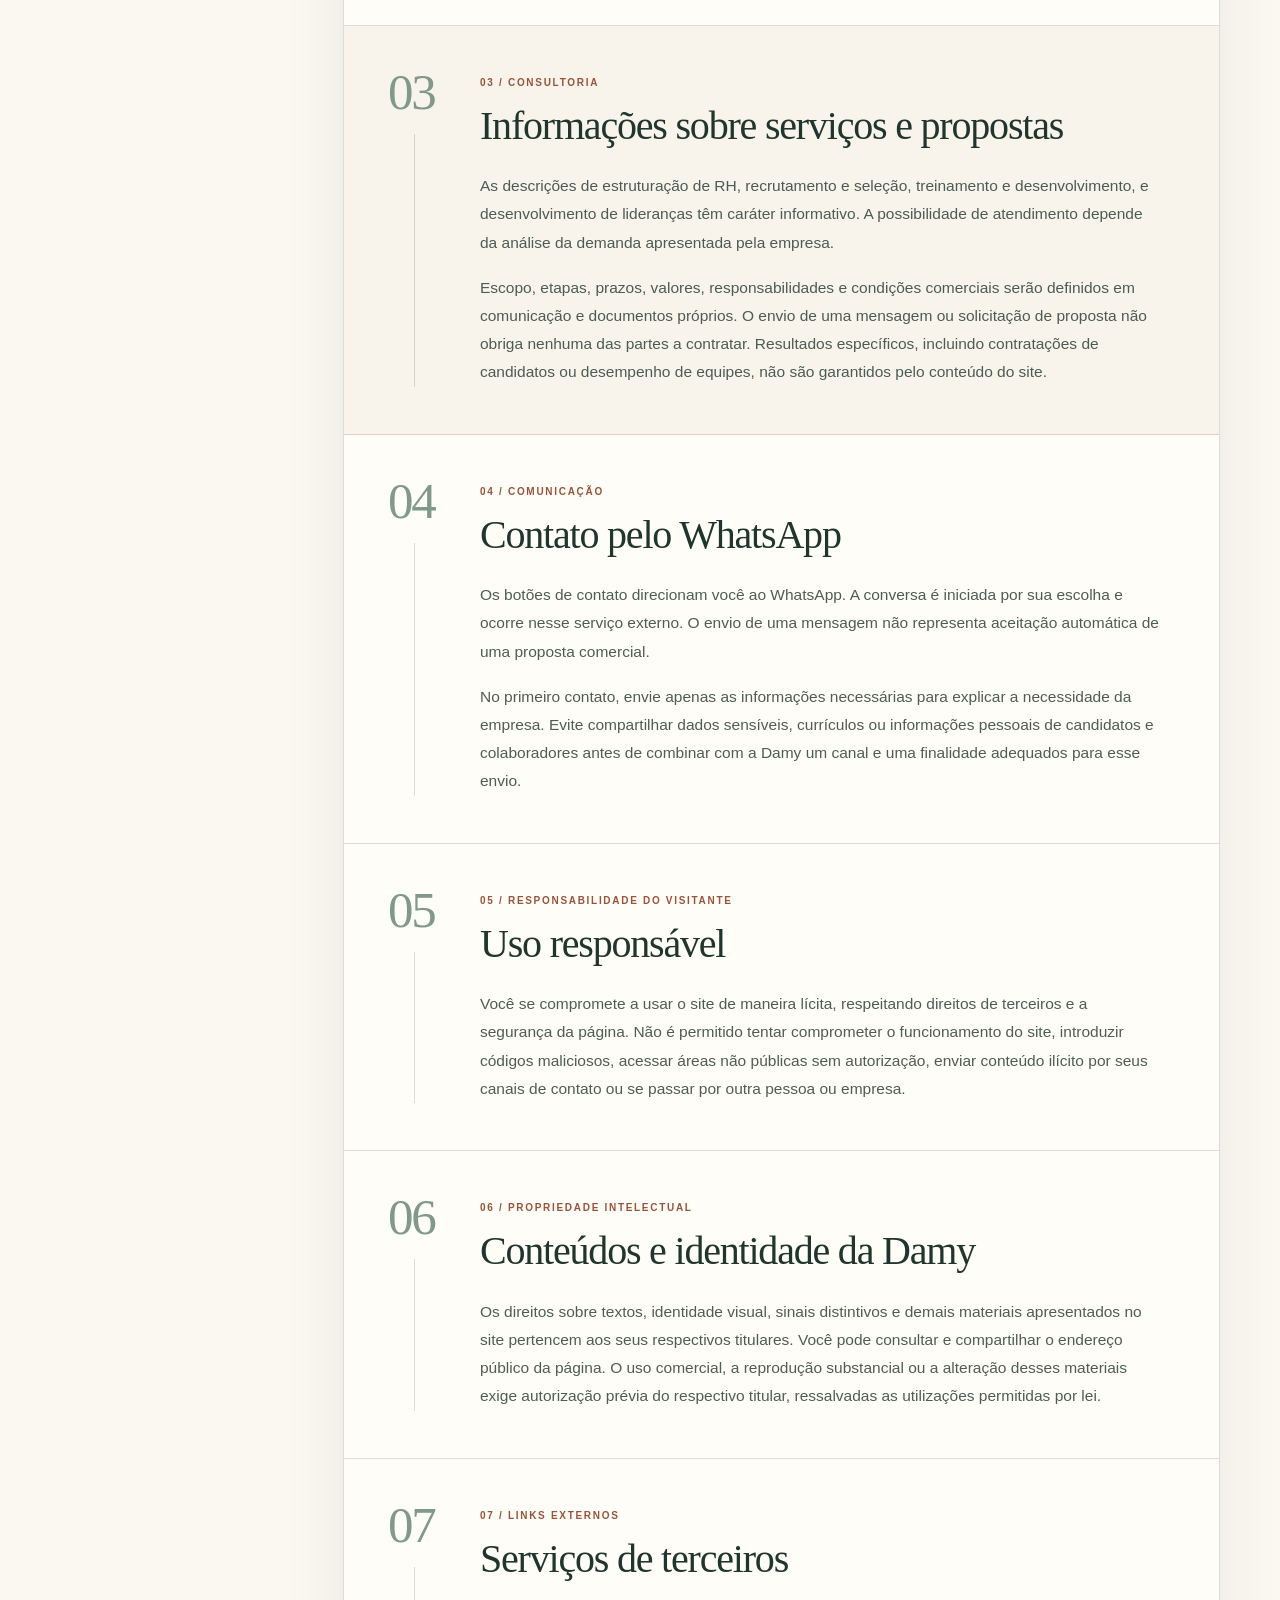
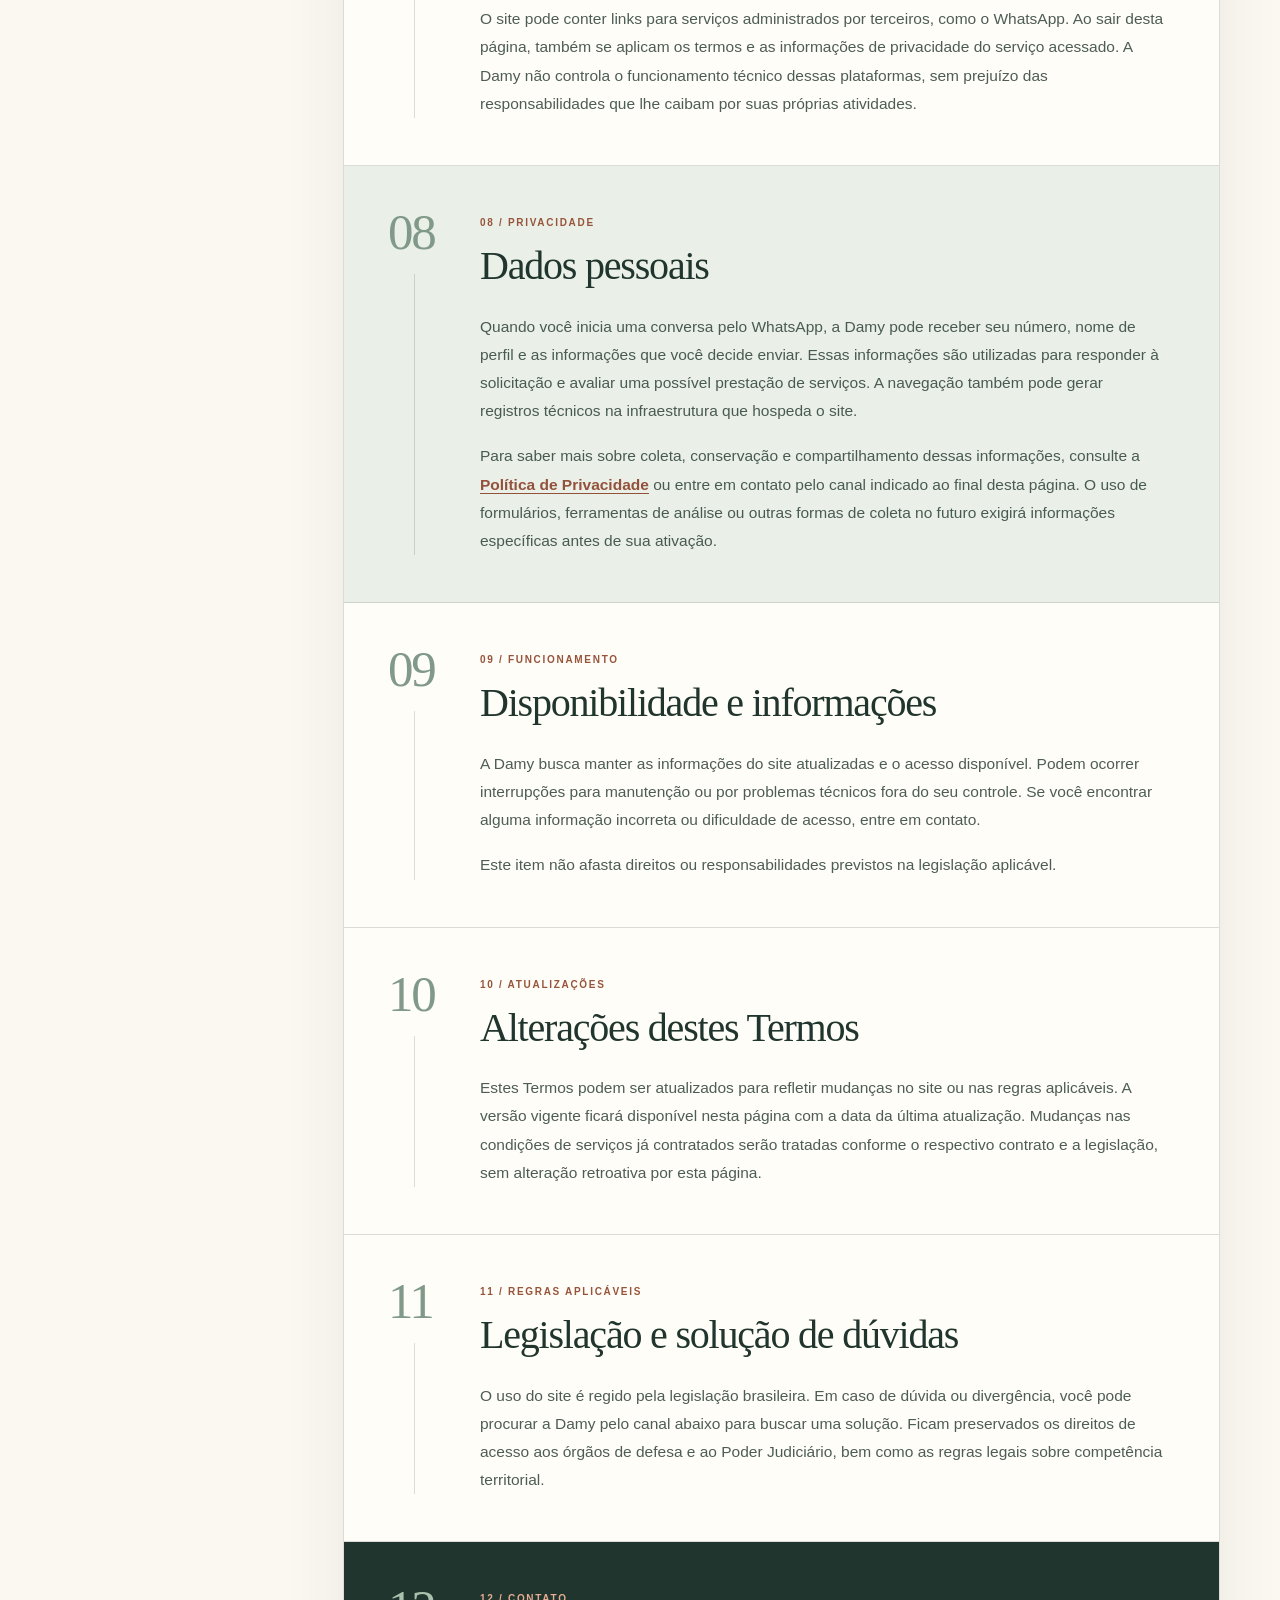
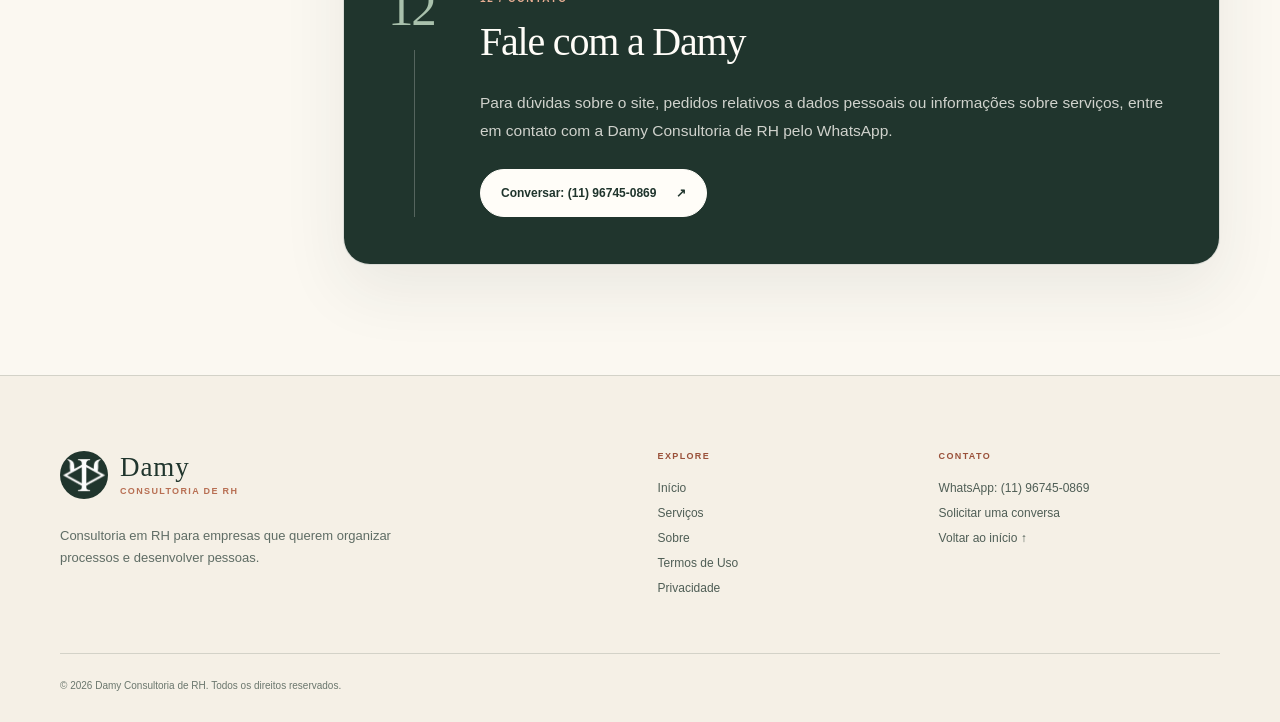
==== commit 7dfd93b6: "atualização do site" ====
--- a/termos-de-uso.html
+++ b/termos-de-uso.html
@@ -7,6 +7,13 @@
     <title>Termos e Condições de Uso | Damy Consultoria de RH</title>
     <meta name="description" content="Leia os Termos e Condições de Uso do site Damy Consultoria de RH: acesso, informações sobre serviços, contato, direitos e responsabilidades." />
     <meta name="robots" content="index, follow" />
+    <link rel="canonical" href="https://devgutz.github.io/DamyConsultoriaRh/termos-de-uso.html" />
+    <meta property="og:type" content="website" />
+    <meta property="og:locale" content="pt_BR" />
+    <meta property="og:site_name" content="Damy Consultoria de RH" />
+    <meta property="og:url" content="https://devgutz.github.io/DamyConsultoriaRh/termos-de-uso.html" />
+    <meta property="og:title" content="Termos e Condições de Uso | Damy Consultoria de RH" />
+    <meta property="og:description" content="Conheça as condições de uso do site e os canais de contato da Damy Consultoria de RH." />
     <link rel="icon" href="favicon.svg" type="image/svg+xml" />
     <link rel="stylesheet" href="styles.css" />
     <link rel="stylesheet" href="termos.css" />
@@ -138,7 +145,7 @@
             <span class="legal-number">08 / PRIVACIDADE</span>
             <h2 id="titulo-dados">Dados pessoais</h2>
             <p>Quando você inicia uma conversa pelo WhatsApp, a Damy pode receber seu número, nome de perfil e as informações que você decide enviar. Essas informações são utilizadas para responder à solicitação e avaliar uma possível prestação de serviços. A navegação também pode gerar registros técnicos na infraestrutura que hospeda o site.</p>
-            <p>Para saber mais sobre coleta, conservação e compartilhamento dessas informações, ou para exercer direitos previstos na legislação, como acesso e correção de dados, entre em contato pelo canal indicado ao final desta página. O uso de formulários, ferramentas de análise ou outras formas de coleta no futuro exigirá informações específicas antes de sua ativação.</p>
+            <p>Para saber mais sobre coleta, conservação e compartilhamento dessas informações, consulte a <a href="politica-de-privacidade.html">Política de Privacidade</a> ou entre em contato pelo canal indicado ao final desta página. O uso de formulários, ferramentas de análise ou outras formas de coleta no futuro exigirá informações específicas antes de sua ativação.</p>
           </section>
 
           <section id="disponibilidade" aria-labelledby="titulo-disponibilidade">
@@ -176,7 +183,7 @@
           <a class="brand" href="index.html#inicio" aria-label="Damy Consultoria de RH, página inicial"><span class="brand-mark" aria-hidden="true"><img src="damy-rh-symbol.png" alt="" width="832" height="561" /></span><span class="brand-copy"><strong>Damy</strong><small>Consultoria de RH</small></span></a>
           <p>Consultoria em RH para empresas que querem organizar processos e desenvolver pessoas.</p>
         </div>
-        <nav aria-label="Navegação do rodapé"><strong>Explore</strong><a href="index.html#inicio">Início</a><a href="index.html#servicos">Serviços</a><a href="index.html#sobre">Sobre</a><a href="termos-de-uso.html" aria-current="page">Termos de Uso</a></nav>
+        <nav aria-label="Navegação do rodapé"><strong>Explore</strong><a href="index.html#inicio">Início</a><a href="index.html#servicos">Serviços</a><a href="index.html#sobre">Sobre</a><a href="termos-de-uso.html" aria-current="page">Termos de Uso</a><a href="politica-de-privacidade.html">Privacidade</a></nav>
         <div class="footer-contact"><strong>Contato</strong><a href="https://wa.me/5511967450869?text=Ol%C3%A1%2C%20Damaris%21%20Gostaria%20de%20conversar%20sobre%20consultoria%20em%20RH%20para%20minha%20empresa." target="_blank" rel="noopener noreferrer">WhatsApp: (11) 96745-0869</a><a href="index.html#contato">Solicitar uma conversa</a><a href="#conteudo">Voltar ao início ↑</a></div>
       </div>
       <div class="container footer-legal"><p>© 2026 Damy Consultoria de RH. Todos os direitos reservados.</p></div>
--- a/termos.css
+++ b/termos.css
@@ -1,5 +1,5 @@
-/* Termos de Uso — identidade editorial da Damy.
-   Esta folha é carregada depois da base compartilhada styles.css. */
+/* Páginas legais (Termos e Privacidade) — identidade editorial da Damy.
+   Carregada depois da base compartilhada styles.css. */
 
 /* O cabeçalho acompanha a abertura escura desta página. */
 .site-header {
@@ -469,6 +469,17 @@
 
 .legal-content p:last-child {
   margin-bottom: 0;
+}
+
+.legal-content p a {
+  border-bottom: 1px solid currentColor;
+  color: #93513b;
+  font-weight: 700;
+}
+
+.legal-content p a:hover,
+.legal-content p a:focus-visible {
+  color: var(--ink);
 }
 
 .legal-content #servicos {
